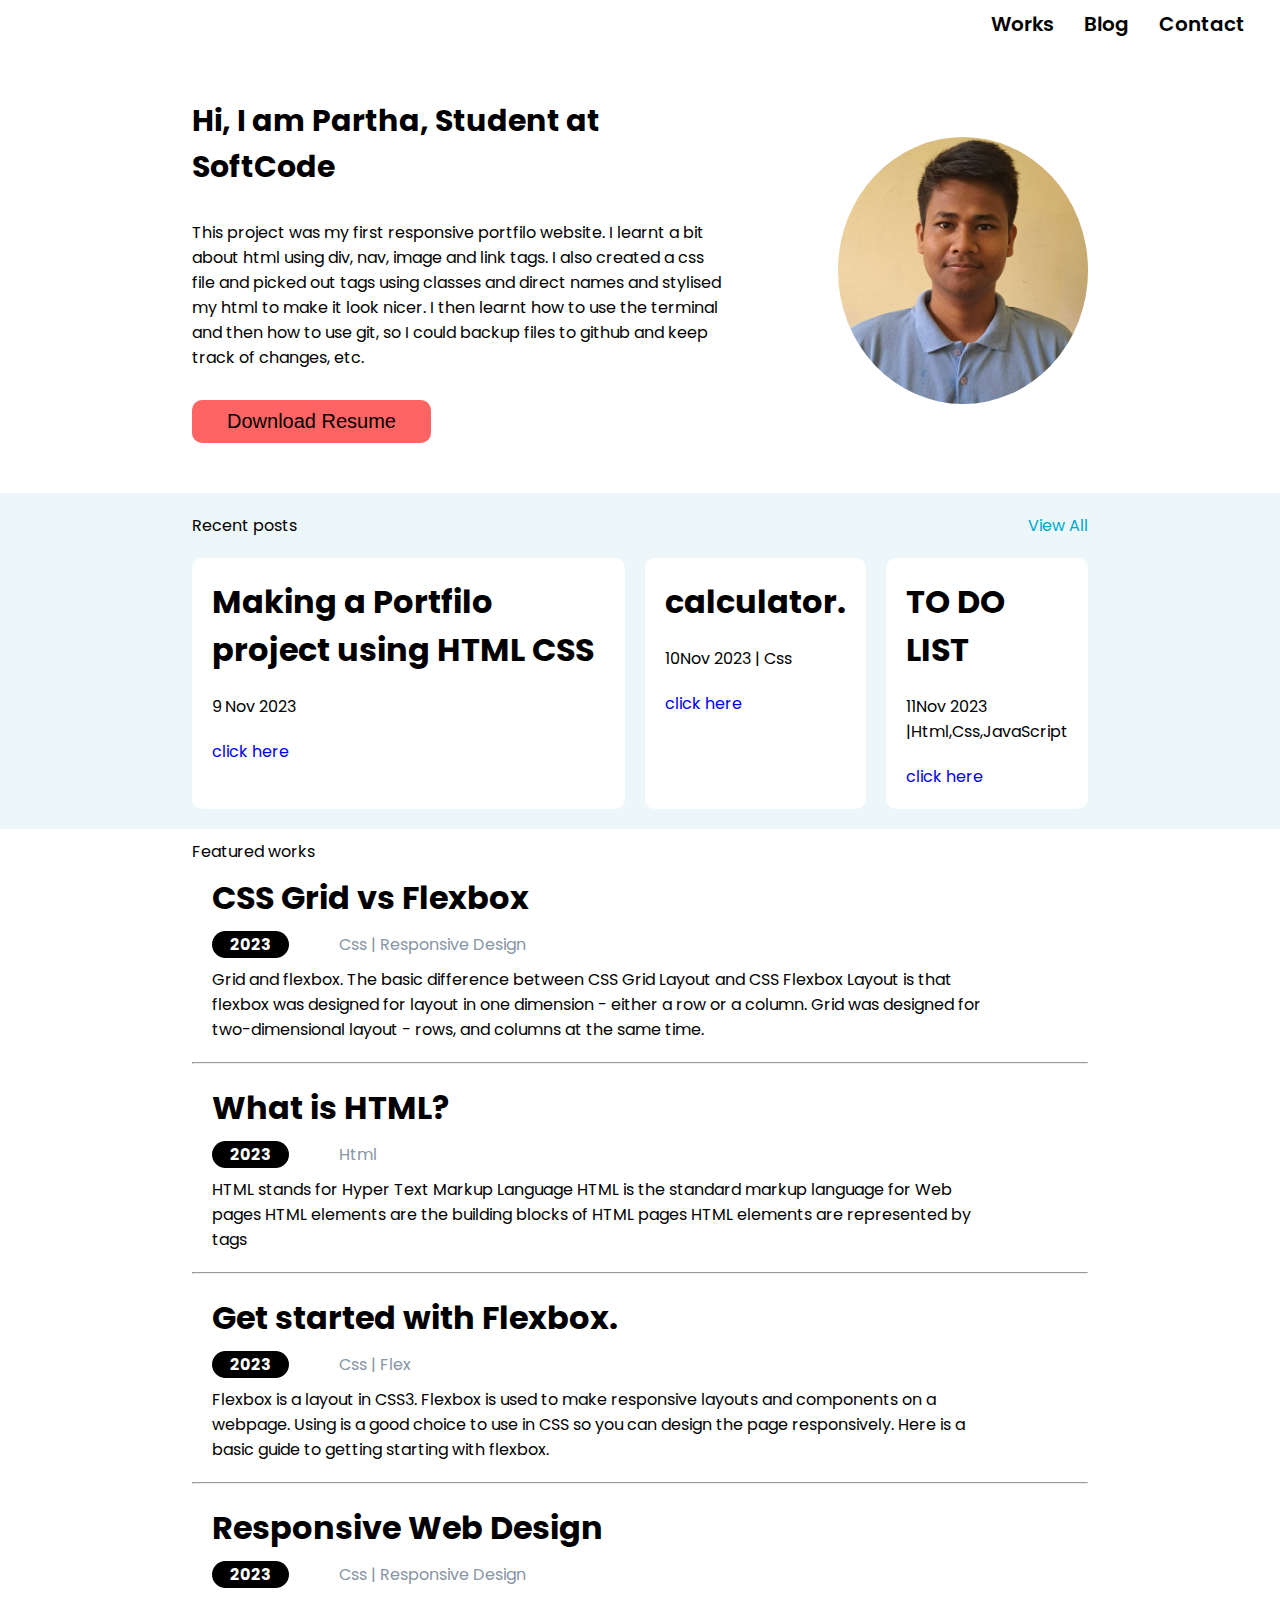
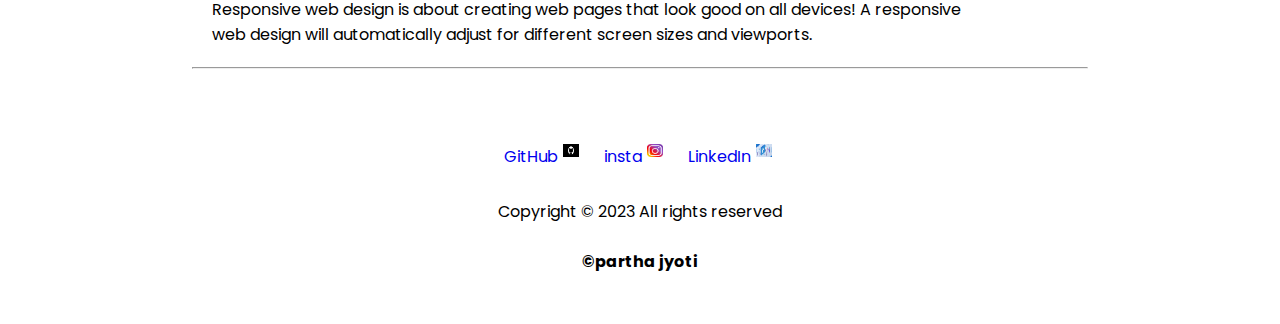
==== index.html @ e2ac451b "commit portfolio" ====
<!DOCTYPE html>
<html lang="en">
  <head>
    <meta charset="UTF-8" />
    <meta http-equiv="X-UA-Compatible" content="IE=edge" />
    <meta name="viewport" content="width=device-width, initial-scale=1.0" />
  
    

    <title>Responsive Portfilo website | Partha Jyoti Chutia</title>
    <link rel="stylesheet" href="style.css" />
  </head>
  <body>
    <nav>
      <ul class="nav-links">
        <li><a href="https://github.com/parthajchutia?tab=repositories">Works</a></li>
        <li><a href="#">Blog</a></li>
        <li><a href="https://www.linkedin.com/in/partha-jyoti-chutia-532b94221/">Contact</a></li>
      </ul>
      <div class="toggle">
        <a href="#">
          <ion-icon name="menu-outline"></ion-icon>
        </a>
      </div>
    </nav>
    <header>
      <div class="container">
        <div class="section1">
          <div class="head-img">
            <img
              src="profileimage.jpg"
              alt=""
            />
          </div>
          <div class="img-article">
            <h1>Hi, I am Partha, Student at SoftCode</h1>
            <p class="about">
              This project was my first responsive portfilo website. I learnt a
              bit about html using div, nav, image and link tags. I also created
              a css file and picked out tags using classes and direct names and
              stylised my html to make it look nicer. I then learnt how to use
              the terminal and then how to use git, so I could backup files to
              github and keep track of changes, etc.
            </p>
            <a href="partha resume.pdf" class="down"><button>Download Resume</button></a>
          </div>
        </div>
      </div>
    </header>

    <section class="section2">
      <div class="container">
        <div class="section-p">
          <p class="r-p">Recent posts</p>
          <p class="v-p"><a href="">View All</a></p>
        </div>
        <div class="recent-posts">
          <div class="post-item">
            <h1>Making a Portfilo project using HTML CSS</h1>
            <p>9 Nov 2023</p>
            <p class="post-article">
            <a href="#">click here</a>
            </p>
          </div>
          <div class="post-item">
            <h1>calculator.</h1>
            <p>10Nov 2023 | Css</p>
            <p class="post-article">
              <a href="#">click here</a> 
            </p>
          </div>
          <div class="post-item">
            <h1>TO DO LIST</h1>
            <p>11Nov 2023 |Html,Css,JavaScript</p>
            <p class="post-article">
              <a href="https://parthajchutia.github.io/TO-DO-LIST/">click here</a> 
            </p>
          </div>
        </div>
      </div>
    </section>
    <section class="section3">
      <div class="container">
        <div class="c-p">
          <p>Featured works</p>
        </div>
        <div class="f-w-item">
          <div class="f-w-img">
          </div>
          <div class="f-w-text">
            <h1><a href="#">
              CSS Grid vs Flexbox</h1></a>
            <div class="f-w-text-p">
              <p><span>2023</span></p>
              <p>Css | Responsive Design</p>
            </div>
            <p class="f-w-article">
              Grid and flexbox. The basic difference between CSS Grid Layout and
              CSS Flexbox Layout is that flexbox was designed for layout in one
              dimension - either a row or a column. Grid was designed for
              two-dimensional layout - rows, and columns at the same time.
            </p>
          </div>
        </div>
        <hr />
        <div class="f-w-item">
          <div class="f-w-img">
          </div>
          <div class="f-w-text">
            <h1><a href="#">
              What is HTML?</h1></a>
            <div class="f-w-text-p">
              <p><span>2023</span></p>
              <p>Html</p>
            </div>
            <p class="f-w-article">
              HTML stands for Hyper Text Markup Language HTML is the standard
              markup language for Web pages HTML elements are the building
              blocks of HTML pages HTML elements are represented by  tags
            </p>
          </div>
        </div>
        <div class="f-w">
          <hr />
          <div class="f-w-item">
            <div class="f-w-img">
            </div>
            <div class="f-w-text">
              <h1> <a href="#">
                Get started with Flexbox.</h1></a>
              <div class="f-w-text-p">
                <p><span>2023</span></p>
                <p>Css | Flex</p>
              </div>
              <p class="f-w-article">
                Flexbox is a layout in CSS3. Flexbox is used to make responsive
                layouts and components on a webpage. Using is a good choice to
                use in CSS so you can design the page responsively. Here is a
                basic guide to getting starting with flexbox.
              </p>
            </div>
          </div>
          <hr />
          <div class="f-w-item">
            <div class="f-w-img">
            </div>
            <div class="f-w-text">
              <h1><a href="#">
                Responsive Web Design</h1>
              </a>
              <div class="f-w-text-p">
                <p><span>2023</span></p>
                <p>Css | Responsive Design</p>
              </div>
              <p class="f-w-article">
                Responsive web design is about creating web pages that look good on all devices!
                A responsive web design will automatically adjust for different screen sizes and viewports.
              </p>
            </div>
          </div>
          <hr />
        </div>
      </div>
    </section>
    <footer>
      <div class="social-buttons">
        <a href="https://github.com/parthajchutia?tab=repositories"> GitHub<img src="githubimg.jpg" alt="" />
        </a>
        <a href="https://www.instagram.com/parthajyoti__chutia/">insta<img src="insta.png" alt="" /> 
        <a href="https://www.linkedin.com/public-profile/settings?trk=d_flagship3_profile_self_view_public_profile">LinkedIn<img src="linkimg.png" alt="" />
        </a>
      </div>
      <p>Copyright © 2023 All rights reserved <br><br> <b> ©partha jyoti </b></p>
    </footer>
  
  </body>
</html>
---- style.css ----
@import url("https://fonts.googleapis.com/css2?family=Poppins&display=swap");
* {
  margin: 0;
  padding: 0;
  box-sizing: border-box;
}
.container {
      width: 70%;
      margin: auto;
      
    }
body {
  background-color: #fff;
  font-family: "Poppins", sans-serif;
}
a {
  text-decoration: none;
  cursor: pointer;
}

nav {
  display: flex;
  justify-content: flex-end;
  margin-right: 20px;
}
.nav-links {
  list-style: none;
  display: flex;
}

.nav-links li a {
  color: #000000;
  font-weight: 600;
  font-size: 20px;
  display: flex;
  justify-content: space-around;
  padding: 9px 15px;
  transition: all 0.3s ease 0s;
}
.nav-links li a:hover,.toggle ion-icon:hover {
  color: #ff6464;
}
.toggle {
  font-size: 30px;
  display: none;
}
.toggle ion-icon{
  color: #000000;
}


header {
  margin: auto;
  margin-top: 50px;
  margin-bottom: 50px;
  width: 100%;
  height: max-content;
}
header h1 {
  font-size: 30px;
}

.head-img img {
  width: 250px;
  border-radius: 50%;
  transition: all 0.3s ease 0s;
}
.head-img img:hover {
  transform: scale(1.1);
}
.about {
  font-size: 16px;
  margin-top: 30px;

}

.down button {
  margin-top: 30px;
  background-color: #ff6464;
  border: none;
  padding: 10px 35px;
  border-radius: 10px;
  font-size: 20px;
  transition: all 0.3s ease 0s;
  cursor: pointer;
}
.down button:hover {
  transform: scale(1.1);
}
.section1 {
  width: 100%;
  display: flex;
  justify-content: space-between;
}

.img-article {
  width: 60%;
}
.head-img {
  display: flex;
  align-items: center;
  order: 1;
}

section.section2 {
  width: 100%;
  height: max-content;
  background-color: #edf7fa;
  padding-bottom: 20px;
}
.section-p {
  padding-top: 20px;
  display: flex;
  justify-content: space-between;
}
.recent-posts {
  display: flex;
  padding-top: 20px;
  flex-direction: row;
  gap: 20px;
}
.post-item {
  border-radius: 10px;
  background-color: #fff;
  padding: 20px;
}
.post-item p {
  padding-top: 20px;
}
.post-item h1 {
  font-weight: 700;
}
.v-p a {
  color: #00a8cc;
}
.v-p a:hover {
  text-decoration: underline;
}
.c-p p {
  padding-top: 10px;
  padding-bottom: 10px;
}
.section3 hr {
  margin-top: 20px;
  margin-bottom: 20px;
}
.section3 a {
  color: black;
  transition: all 0.3s ease 0s;
}
.section3 a:hover {
  color: #ff6464;
}
.f-w-item {
  display: flex;
  justify-content: space-around;
  gap: 20px;
}
.f-w-img img {
  width: 250px;
  height: 180px;
  border-radius: 10px;
  transition: all 0.3s ease 0s;
}
.f-w-img img:hover {
  transform: scale(1.1);
}

.f-w-text-p {
  display: flex;
  gap: 50px;
}
.f-w-text-p p {
  color: #8695a4;
}
.f-w-text-p span {
  border-radius: 20px;
  background-color: #000000;
  padding: 2px 18px;
  color: #fff;
  font-weight: bold;
}
.f-w-text h1 {
  padding: 0 0 10px 0;
}
.f-w-text-p {
  margin-bottom: 10px;
}
.f-w-article {
  padding-right: 100px;
}
footer {
  width: 100%;
  padding-top: 50px;
  padding-bottom: 50px;
}
.social-buttons {
  display: flex;
  justify-content: center;
  gap: 20px;
}
.social-buttons img {
  width: 50px;
}
footer p {
  margin-top: 30px;
  text-align: center;
}

.social-buttons img:hover {
  animation: shake 0.5s;
  animation-iteration-count: infinite;
}

@keyframes shake {
  0% {
    transform: translate(1px, 1px) rotate(0deg);
  }
  20% {
    transform: translate(-1px, -2px) rotate(-1deg);
  }
  40% {
    transform: translate(-3px, 0px) rotate(1deg);
  }
  60% {
    transform: translate(3px, 2px) rotate(0deg);
  }
  80% {
    transform: translate(1px, -1px) rotate(1deg);
  }
  100% {
    transform: translate(1px, -2px) rotate(-1deg);
  }
}

@media screen and (max-width: 800px) {
  nav {
    display: block;
    position: relative;
    padding: 15px 20px;
  }
  .nav-links {
    margin-top: 15px;
    display: none;
  }
  .nav-links.active,
  .toggle {
    display: block;
  }
  .toggle {
    position: absolute;
    top: 15px;
    right: 20px;
  }
  .section1 {
    display: flex;
    flex-direction: column-reverse;
  }
  .head-img {
    display: flex;
    flex-direction: column;
  }
  .img-article {
    width: 100%;
    display: flex;
    flex-direction: column;
  }
  .img-article h1 {
    margin-top: 40px;
    text-align: center;
  }
  .img-article p {
    text-align: center;
  }
  .down {
    display: flex;
    justify-content: center;
    align-items: center;
  }
  .section2 {
    margin-top: 20px;
  }
  .section-p .r-p {
    margin: auto;
  }
  .v-p {
    display: none;
  }
  .recent-posts {
    display: flex;
    flex-direction: column;
  }
  .post-item {
    margin-left: 0;
    margin-bottom: 10px;
  }
  .container {
    width: 90%;
  }
  .f-w-item {
    display: flex;
    flex-direction: column;
  }
  .f-w-img img {
    width: 100%;
  }
}
.social-buttons img{
  height: 13px;
  width: 16px;
  margin: 5px;
}
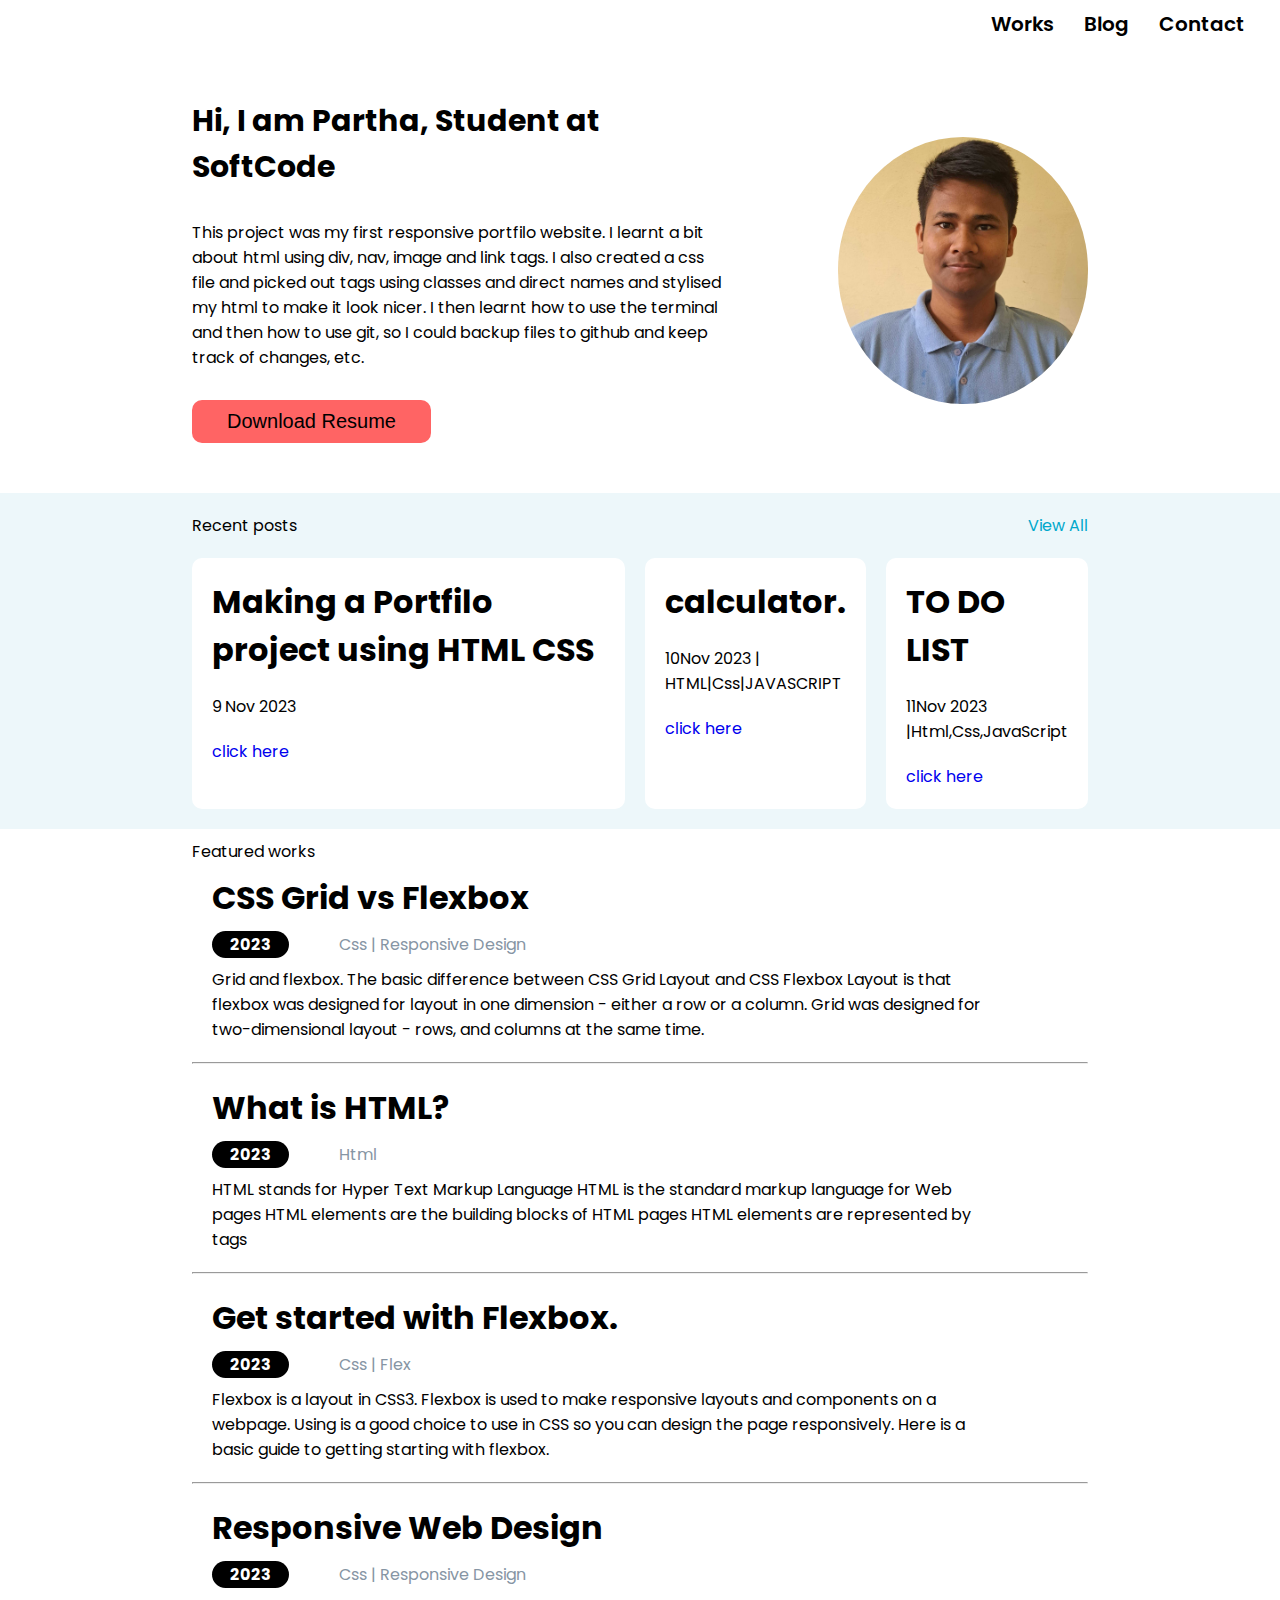
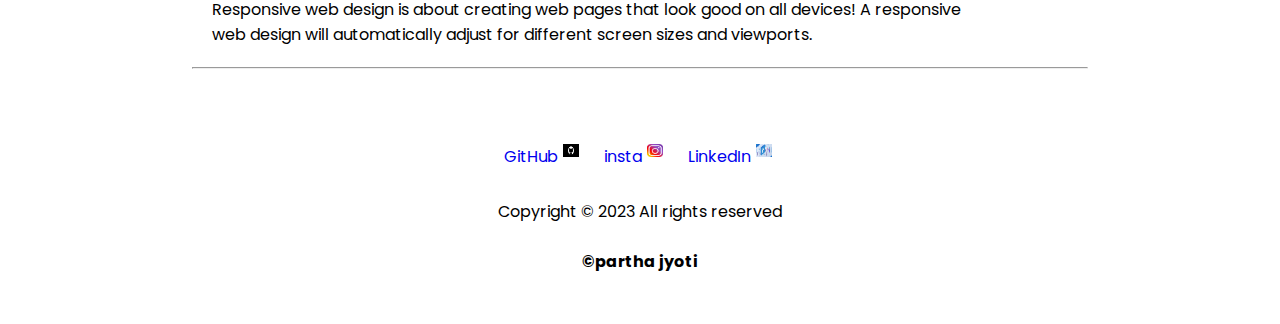
==== commit e14a2d79: "Update index.html" ====
--- a/index.html
+++ b/index.html
@@ -64,7 +64,7 @@
           </div>
           <div class="post-item">
             <h1>calculator.</h1>
-            <p>10Nov 2023 | Css</p>
+            <p>10Nov 2023 | HTML|Css|JAVASCRIPT</p>
             <p class="post-article">
               <a href="#">click here</a> 
             </p>
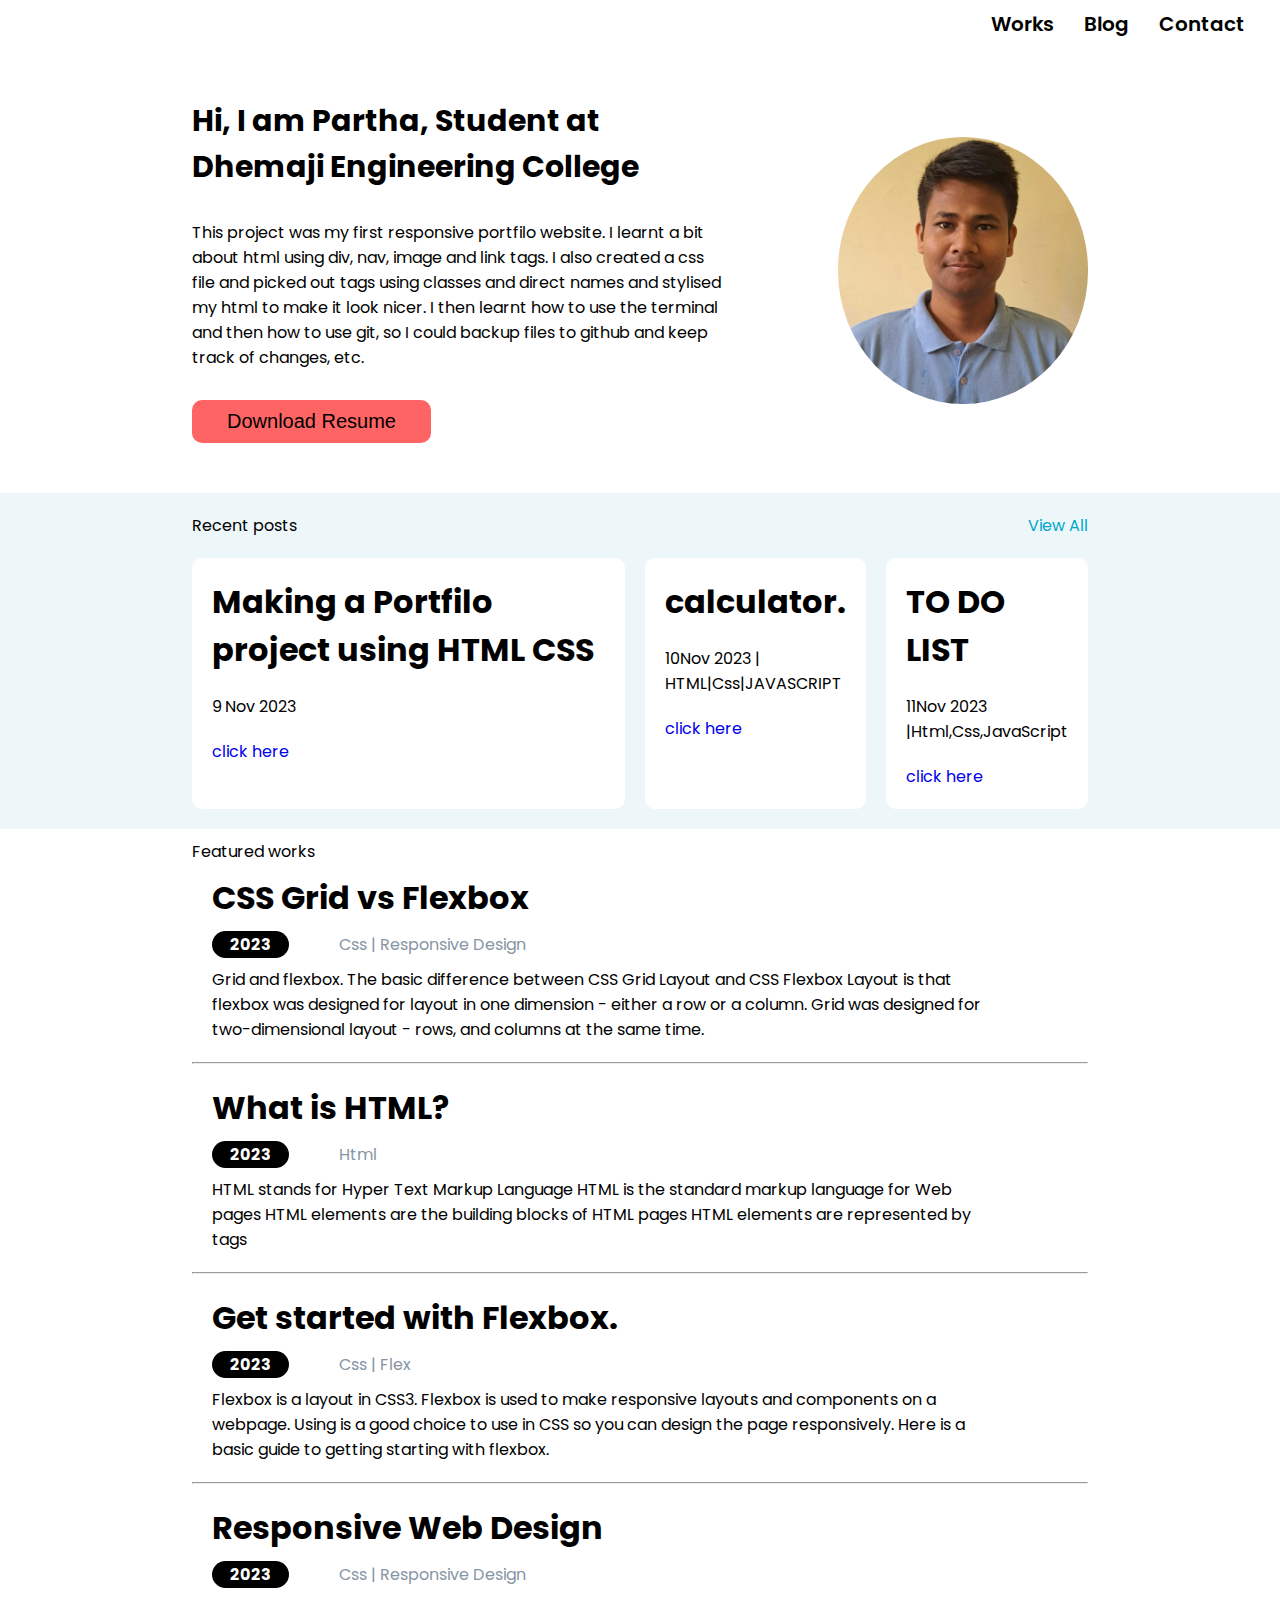
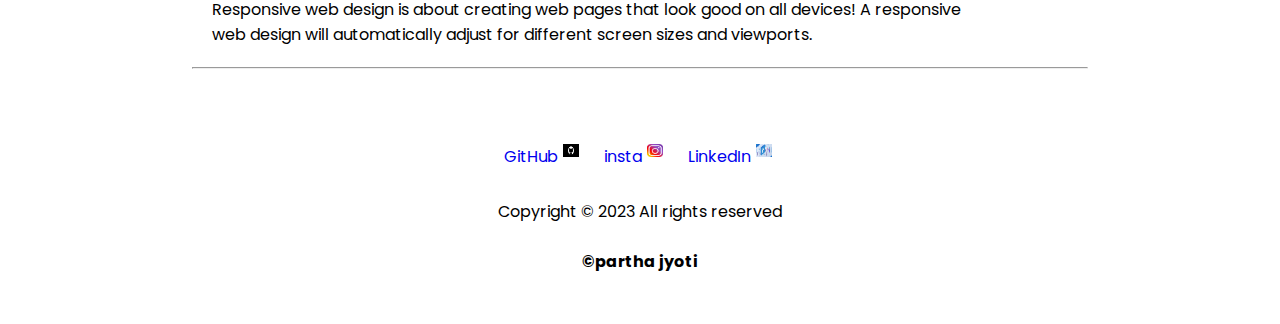
==== commit 77820173: "Update index.html" ====
--- a/index.html
+++ b/index.html
@@ -33,7 +33,7 @@
             />
           </div>
           <div class="img-article">
-            <h1>Hi, I am Partha, Student at SoftCode</h1>
+            <h1>Hi, I am Partha, Student at Dhemaji Engineering College</h1>
             <p class="about">
               This project was my first responsive portfilo website. I learnt a
               bit about html using div, nav, image and link tags. I also created
